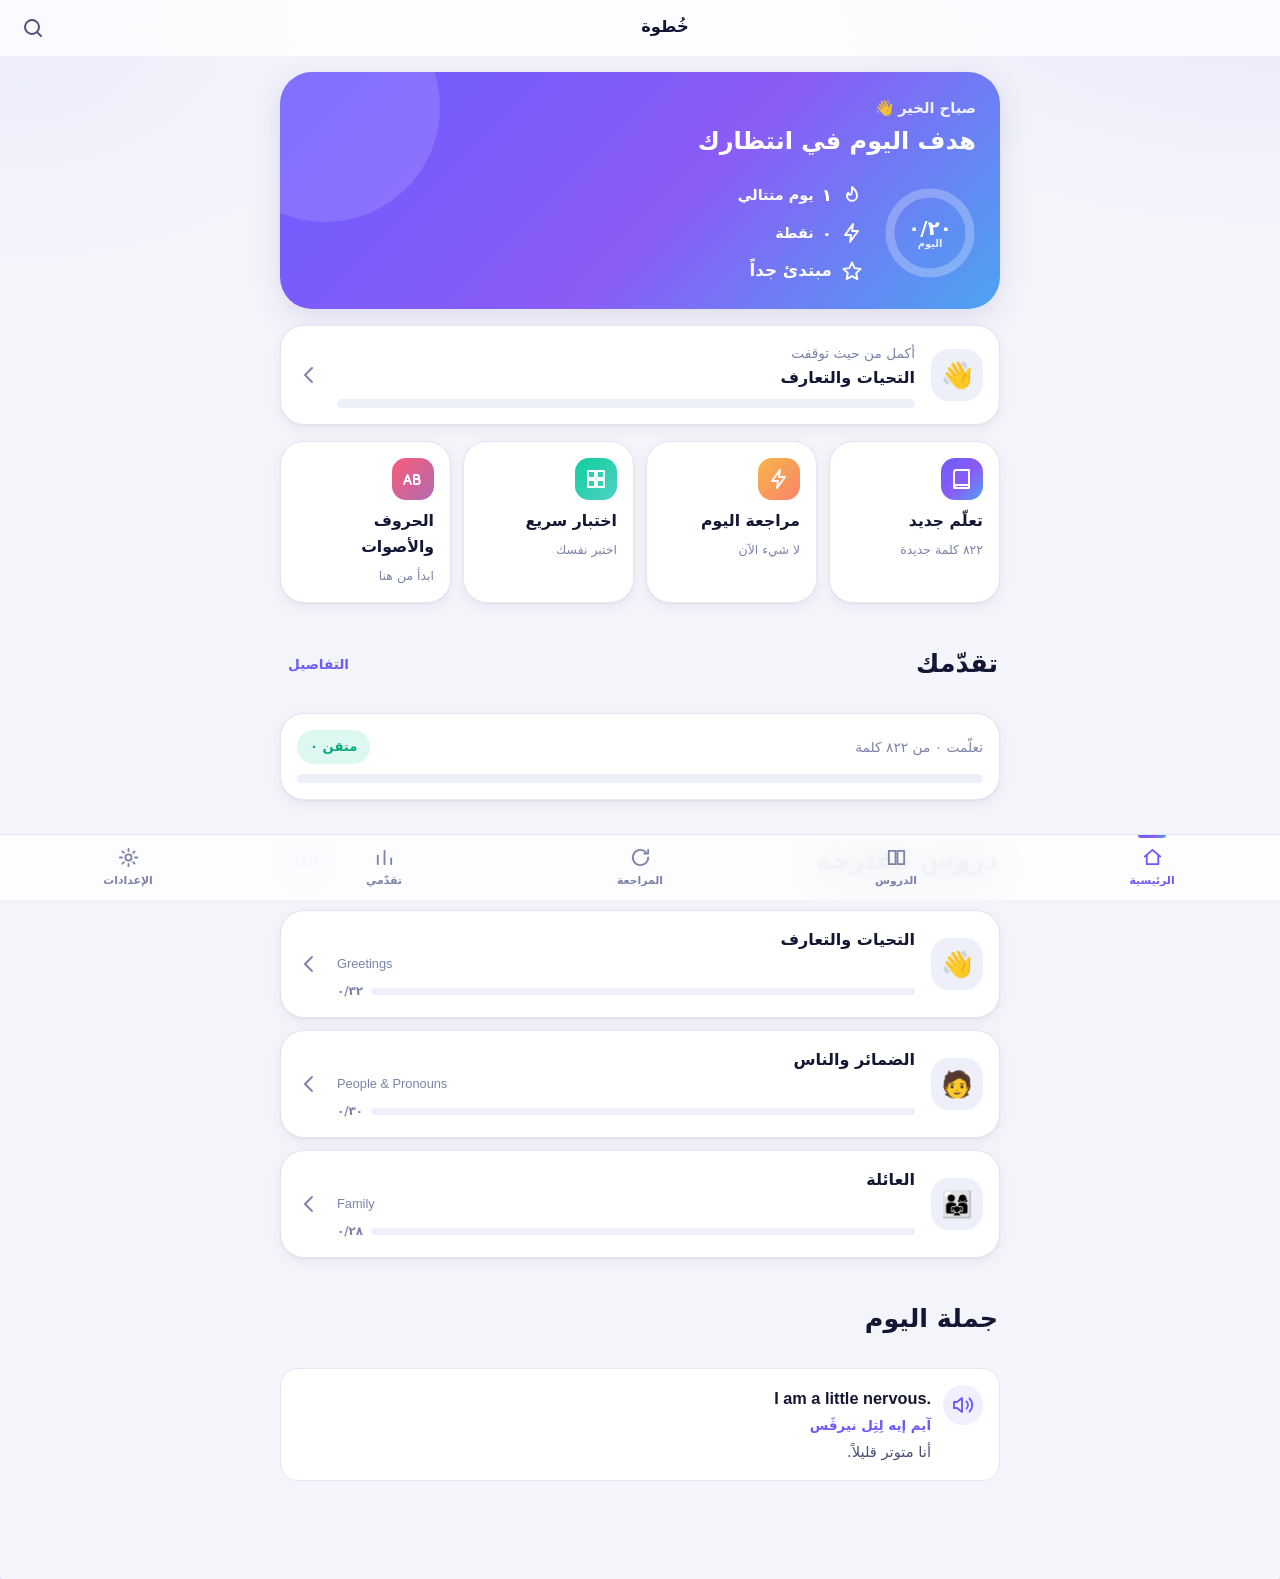
==== index.html @ 9fd88346 "خُطوة — English-from-zero PWA for Arabic speakers Static, no-build web app (GitHub Pages ready): - 2" ====
<!DOCTYPE html>
<html lang="ar" dir="rtl" data-theme="auto">
<head>
<meta charset="utf-8">
<meta name="viewport" content="width=device-width, initial-scale=1, viewport-fit=cover, maximum-scale=1, user-scalable=no">
<title>خُطوة — تعلّم الإنجليزية من الصفر</title>
<meta name="description" content="تطبيق تعلّم اللغة الإنجليزية للمبتدئين تماماً — مفردات وجمل بسيطة مع النطق والاختبارات.">
<meta name="theme-color" content="#0b1020" media="(prefers-color-scheme: dark)">
<meta name="theme-color" content="#f6f7fb" media="(prefers-color-scheme: light)">
<meta name="apple-mobile-web-app-capable" content="yes">
<meta name="mobile-web-app-capable" content="yes">
<meta name="apple-mobile-web-app-status-bar-style" content="black-translucent">
<meta name="apple-mobile-web-app-title" content="خُطوة">
<meta name="format-detection" content="telephone=no">
<link rel="manifest" href="./manifest.webmanifest">
<link rel="apple-touch-icon" href="./assets/icon-180.png">
<link rel="icon" href="./assets/icon.svg" type="image/svg+xml">
<link rel="stylesheet" href="./css/theme.css">
<link rel="stylesheet" href="./css/app.css">
</head>
<body>

<div id="boot" class="boot">
  <div class="boot__logo">خُطوة</div>
  <div class="boot__bar"><i></i></div>
  <div class="boot__hint">جارٍ التحميل…</div>
</div>

<header id="topbar" class="topbar" hidden>
  <button class="topbar__btn" id="btnBack" aria-label="رجوع" hidden>
    <svg viewBox="0 0 24 24" class="ico"><path d="M15 5l-7 7 7 7"/></svg>
  </button>
  <div class="topbar__title" id="topTitle">خُطوة</div>
  <button class="topbar__btn" id="btnSearch" aria-label="بحث">
    <svg viewBox="0 0 24 24" class="ico"><circle cx="11" cy="11" r="7"/><path d="M20 20l-3.2-3.2"/></svg>
  </button>
</header>

<main id="view" class="view" tabindex="-1"></main>

<nav id="tabbar" class="tabbar" hidden>
  <a class="tab" href="#/" data-tab="/">
    <svg viewBox="0 0 24 24" class="ico"><path d="M4 11l8-7 8 7"/><path d="M6 10v9h12v-9"/></svg>
    <span>الرئيسية</span>
  </a>
  <a class="tab" href="#/units" data-tab="/units">
    <svg viewBox="0 0 24 24" class="ico"><path d="M4 5h7v14H4z"/><path d="M13 5h7v14h-7z"/></svg>
    <span>الدروس</span>
  </a>
  <a class="tab tab--accent" href="#/review" data-tab="/review">
    <svg viewBox="0 0 24 24" class="ico"><path d="M20 12a8 8 0 1 1-2.3-5.6"/><path d="M20 4v4h-4"/></svg>
    <span>المراجعة</span>
    <b class="tab__badge" id="dueBadge" hidden>0</b>
  </a>
  <a class="tab" href="#/stats" data-tab="/stats">
    <svg viewBox="0 0 24 24" class="ico"><path d="M5 19V10"/><path d="M12 19V5"/><path d="M19 19v-6"/></svg>
    <span>تقدّمي</span>
  </a>
  <a class="tab" href="#/settings" data-tab="/settings">
    <svg viewBox="0 0 24 24" class="ico"><circle cx="12" cy="12" r="3.2"/><path d="M12 3v2.2M12 18.8V21M3 12h2.2M18.8 12H21M5.6 5.6l1.6 1.6M16.8 16.8l1.6 1.6M18.4 5.6l-1.6 1.6M7.2 16.8l-1.6 1.6"/></svg>
    <span>الإعدادات</span>
  </a>
</nav>

<div id="toast" class="toast" role="status" aria-live="polite"></div>
<div id="modalRoot"></div>

<script type="module" src="./app/main.js"></script>
<noscript><p style="padding:2rem;text-align:center">هذا التطبيق يحتاج إلى تفعيل الجافاسكربت.</p></noscript>
</body>
</html>
---- css/theme.css ----
/* ============================================================
   خُطوة — Design tokens & primitives
   Arabic-first, RTL, iPhone-safe, light/dark/auto.
   ============================================================ */

:root {
  color-scheme: light dark;

  /* -- brand ramp -- */
  --brand-1: #6c5cff;
  --brand-2: #8b5cf6;
  --brand-3: #22d3ee;
  --mint:    #10cf9b;
  --amber:   #f7b64b;
  --rose:    #fb5c76;

  --grad-brand: linear-gradient(135deg, var(--brand-1) 0%, var(--brand-2) 55%, var(--brand-3) 130%);
  --grad-mint:  linear-gradient(135deg, #10cf9b 0%, #4fd1c5 100%);
  --grad-amber: linear-gradient(135deg, #f7b64b 0%, #f9836a 100%);
  --grad-rose:  linear-gradient(135deg, #fb5c76 0%, #b06ab3 100%);

  /* -- geometry -- */
  --r-xs: 10px;
  --r-sm: 14px;
  --r-md: 18px;
  --r-lg: 24px;
  --r-xl: 32px;
  --r-pill: 999px;

  --sp-1: 4px;  --sp-2: 8px;  --sp-3: 12px; --sp-4: 16px;
  --sp-5: 20px; --sp-6: 24px; --sp-7: 32px; --sp-8: 44px;

  --tap: 48px;                       /* minimum touch target */
  --maxw: 720px;                     /* content column       */
  --topbar-h: 56px;
  --tabbar-h: 66px;
  --safe-t: env(safe-area-inset-top, 0px);
  --safe-b: env(safe-area-inset-bottom, 0px);

  --ease: cubic-bezier(.32, .72, 0, 1);
  --fast: 140ms var(--ease);
  --med:  260ms var(--ease);

  /* -- type -- */
  --font-ar: "SF Arabic", -apple-system, BlinkMacSystemFont, "Segoe UI",
             "Noto Naskh Arabic", "Dubai", "Tahoma", system-ui, sans-serif;
  --font-en: -apple-system, BlinkMacSystemFont, "SF Pro Display", "Segoe UI",
             Roboto, "Helvetica Neue", Arial, sans-serif;
  --fs-scale: 1;
}

/* -------- light -------- */
:root, [data-theme="light"] {
  --bg:        #f4f5fb;
  --bg-deep:   #eceef8;
  --surface:   #ffffff;
  --surface-2: #f7f8fd;
  --surface-3: #eef0f9;
  --line:      #e2e5f2;
  --line-2:    #d3d8ec;
  --ink:       #141733;
  --ink-2:     #4a5075;
  --ink-3:     #7c83a8;
  --on-brand:  #ffffff;
  --shadow-1: 0 1px 2px rgba(20, 23, 51, .05), 0 4px 14px rgba(20, 23, 51, .06);
  --shadow-2: 0 8px 30px rgba(56, 44, 140, .13);
  --shadow-pop: 0 18px 50px rgba(30, 25, 90, .22);
  --glass: rgba(255, 255, 255, .78);
  --tint: rgba(108, 92, 255, .10);
  --tint-2: rgba(108, 92, 255, .06);
}

/* -------- dark -------- */
[data-theme="dark"] {
  --bg:        #080b18;
  --bg-deep:   #05070f;
  --surface:   #121729;
  --surface-2: #171d33;
  --surface-3: #1e253f;
  --line:      #232a45;
  --line-2:    #303956;
  --ink:       #eef1ff;
  --ink-2:     #a7b0d6;
  --ink-3:     #7983ad;
  --on-brand:  #ffffff;
  --shadow-1: 0 1px 2px rgba(0, 0, 0, .4), 0 6px 18px rgba(0, 0, 0, .35);
  --shadow-2: 0 10px 34px rgba(0, 0, 0, .5);
  --shadow-pop: 0 22px 60px rgba(0, 0, 0, .6);
  --glass: rgba(16, 20, 38, .74);
  --tint: rgba(124, 110, 255, .18);
  --tint-2: rgba(124, 110, 255, .09);
}

@media (prefers-color-scheme: dark) {
  [data-theme="auto"] {
    --bg:        #080b18;
    --bg-deep:   #05070f;
    --surface:   #121729;
    --surface-2: #171d33;
    --surface-3: #1e253f;
    --line:      #232a45;
    --line-2:    #303956;
    --ink:       #eef1ff;
    --ink-2:     #a7b0d6;
    --ink-3:     #7983ad;
    --shadow-1: 0 1px 2px rgba(0, 0, 0, .4), 0 6px 18px rgba(0, 0, 0, .35);
    --shadow-2: 0 10px 34px rgba(0, 0, 0, .5);
    --shadow-pop: 0 22px 60px rgba(0, 0, 0, .6);
    --glass: rgba(16, 20, 38, .74);
    --tint: rgba(124, 110, 255, .18);
    --tint-2: rgba(124, 110, 255, .09);
  }
}

/* ============================ reset ============================ */
*, *::before, *::after { box-sizing: border-box; }
html, body { height: 100%; }
html { -webkit-text-size-adjust: 100%; }
body {
  margin: 0;
  font-family: var(--font-ar);
  font-size: calc(16px * var(--fs-scale));
  line-height: 1.65;
  color: var(--ink);
  background: var(--bg);
  background-image:
    radial-gradient(900px 500px at 100% -8%, var(--tint), transparent 60%),
    radial-gradient(700px 420px at 0% 4%, var(--tint-2), transparent 55%);
  background-attachment: fixed;
  -webkit-font-smoothing: antialiased;
  overscroll-behavior-y: none;
  -webkit-tap-highlight-color: transparent;
}
h1, h2, h3, h4, p, figure { margin: 0; }
button, input, select, textarea { font: inherit; color: inherit; }
button { background: none; border: 0; cursor: pointer; -webkit-appearance: none; }
a { color: inherit; text-decoration: none; }
ul, ol { margin: 0; padding: 0; list-style: none; }
img, svg { display: block; max-width: 100%; }
/* the [hidden] attribute must win over any display: rule below */
[hidden] { display: none !important; }
:focus { outline: none; }
:focus-visible { outline: 2.5px solid var(--brand-1); outline-offset: 2px; border-radius: 6px; }
::selection { background: var(--brand-1); color: #fff; }

/* stroke-icon default */
.ico {
  width: 24px; height: 24px; flex: none;
  fill: none; stroke: currentColor; stroke-width: 1.9;
  stroke-linecap: round; stroke-linejoin: round;
}
.ico--sm { width: 18px; height: 18px; }
.ico--lg { width: 30px; height: 30px; }

/* Latin text inside an RTL document */
.en, [lang="en"] {
  font-family: var(--font-en);
  direction: ltr;
  unicode-bidi: isolate;
  text-align: start;
}

/* ============================ scrollbars ============================ */
::-webkit-scrollbar { width: 8px; height: 8px; }
::-webkit-scrollbar-thumb { background: var(--line-2); border-radius: 99px; }
::-webkit-scrollbar-track { background: transparent; }

/* ============================ primitives ============================ */
.card {
  background: var(--surface);
  border: 1px solid var(--line);
  border-radius: var(--r-lg);
  box-shadow: var(--shadow-1);
}

.btn {
  display: inline-flex; align-items: center; justify-content: center; gap: var(--sp-2);
  min-height: var(--tap); padding: 0 var(--sp-5);
  border-radius: var(--r-pill);
  font-weight: 700; font-size: 1rem;
  background: var(--surface-3); color: var(--ink);
  border: 1px solid var(--line);
  transition: transform var(--fast), filter var(--fast), background var(--fast);
  user-select: none;
}
.btn:active { transform: scale(.965); }
.btn[disabled] { opacity: .45; pointer-events: none; }
.btn--primary { background: var(--grad-brand); color: var(--on-brand); border-color: transparent; box-shadow: var(--shadow-2); }
.btn--mint  { background: var(--grad-mint);  color: #04231b; border-color: transparent; }
.btn--rose  { background: var(--grad-rose);  color: #fff;    border-color: transparent; }
.btn--ghost { background: transparent; border-color: var(--line-2); }
.btn--quiet { background: transparent; border-color: transparent; color: var(--ink-2); }
.btn--block { display: flex; width: 100%; }
.btn--lg { min-height: 58px; font-size: 1.08rem; }
.btn--sm { min-height: 38px; padding: 0 var(--sp-4); font-size: .9rem; border-radius: var(--r-pill); }
.btn--icon { width: var(--tap); min-height: var(--tap); padding: 0; border-radius: var(--r-md); }

.chip {
  display: inline-flex; align-items: center; gap: 6px;
  padding: 5px 12px; border-radius: var(--r-pill);
  background: var(--surface-3); border: 1px solid var(--line);
  font-size: .82rem; font-weight: 700; color: var(--ink-2);
}
.chip--brand { background: var(--tint); border-color: transparent; color: var(--brand-1); }
.chip--mint  { background: rgba(16,207,155,.14); border-color: transparent; color: #0aa87d; }
.chip--amber { background: rgba(247,182,75,.16); border-color: transparent; color: #c98718; }
.chip--rose  { background: rgba(251,92,118,.14); border-color: transparent; color: var(--rose); }

.input, .select, .textarea {
  width: 100%; min-height: var(--tap);
  padding: 12px 14px;
  background: var(--surface-2);
  border: 1.5px solid var(--line);
  border-radius: var(--r-sm);
  transition: border-color var(--fast), background var(--fast);
}
.input:focus, .select:focus, .textarea:focus { border-color: var(--brand-1); background: var(--surface); }
.textarea { min-height: 120px; resize: vertical; line-height: 1.6; }
.label { display: block; font-size: .84rem; font-weight: 700; color: var(--ink-2); margin: 0 0 6px 2px; }

.switch { position: relative; width: 52px; height: 31px; flex: none; }
.switch input { position: absolute; opacity: 0; width: 100%; height: 100%; margin: 0; z-index: 2; }
.switch i {
  position: absolute; inset: 0; border-radius: 99px;
  background: var(--line-2); transition: background var(--med);
}
.switch i::after {
  content: ""; position: absolute; top: 2.5px; inset-inline-start: 2.5px;
  width: 26px; height: 26px; border-radius: 99px; background: #fff;
  box-shadow: 0 2px 6px rgba(0,0,0,.28); transition: transform var(--med);
}
.switch input:checked + i { background: var(--mint); }
.switch input:checked + i::after { transform: translateX(calc(21px * var(--dir, -1))); }
[dir="rtl"] .switch { --dir: -1; }
[dir="ltr"] .switch { --dir: 1; }

.divider { height: 1px; background: var(--line); border: 0; margin: var(--sp-5) 0; }

/* progress */
.bar { height: 9px; border-radius: 99px; background: var(--surface-3); overflow: hidden; }
.bar > i { display: block; height: 100%; border-radius: 99px; background: var(--grad-brand); transition: width 500ms var(--ease); }
.bar--mint > i { background: var(--grad-mint); }

/* ============================ motion ============================ */
@keyframes pop-in   { from { opacity: 0; transform: translateY(10px) scale(.985); } to { opacity: 1; transform: none; } }
@keyframes fade-in  { from { opacity: 0 } to { opacity: 1 } }
@keyframes rise     { from { opacity: 0; transform: translateY(22px) } to { opacity: 1; transform: none } }
@keyframes shake    { 10%,90%{transform:translateX(-2px)} 20%,80%{transform:translateX(4px)} 30%,50%,70%{transform:translateX(-7px)} 40%,60%{transform:translateX(7px)} }
@keyframes pulse-ring { 0%{transform:scale(.85);opacity:.75} 70%{transform:scale(1.35);opacity:0} 100%{opacity:0} }
@keyframes sheen { to { background-position: 200% 0; } }

@media (prefers-reduced-motion: reduce) {
  *, *::before, *::after { animation-duration: .01ms !important; transition-duration: .01ms !important; }
}
---- css/app.css ----
/* ============================================================
   خُطوة — app layout & components
   ============================================================ */

/* ---------------- boot splash ---------------- */
.boot {
  position: fixed; inset: 0; z-index: 90;
  display: grid; place-content: center; justify-items: center; gap: 18px;
  background: var(--bg);
  transition: opacity 400ms var(--ease), visibility 400ms;
}
.boot.is-gone { opacity: 0; visibility: hidden; }
.boot__logo {
  font-size: 2.6rem; font-weight: 800; letter-spacing: -.02em;
  background: var(--grad-brand); -webkit-background-clip: text; background-clip: text; color: transparent;
}
.boot__bar { width: 160px; height: 5px; border-radius: 99px; background: var(--surface-3); overflow: hidden; }
.boot__bar i {
  display: block; height: 100%; width: 40%; border-radius: 99px; background: var(--grad-brand);
  animation: bootslide 1.1s var(--ease) infinite;
}
@keyframes bootslide { 0%{transform:translateX(-120%)} 100%{transform:translateX(320%)} }
.boot__hint { color: var(--ink-3); font-size: .88rem; }

/* ---------------- top bar ---------------- */
.topbar {
  position: fixed; inset-inline: 0; top: 0; z-index: 40;
  height: calc(var(--topbar-h) + var(--safe-t));
  padding: var(--safe-t) max(var(--sp-3), env(safe-area-inset-right)) 0 max(var(--sp-3), env(safe-area-inset-left));
  display: flex; align-items: center; gap: var(--sp-2);
  background: var(--glass);
  -webkit-backdrop-filter: saturate(180%) blur(20px);
  backdrop-filter: saturate(180%) blur(20px);
  border-bottom: 1px solid transparent;
  transition: border-color var(--med), background var(--med);
}
.topbar.is-stuck { border-bottom-color: var(--line); }
.topbar__title {
  flex: 1; min-width: 0; text-align: center;
  font-weight: 800; font-size: 1.02rem;
  white-space: nowrap; overflow: hidden; text-overflow: ellipsis;
}
.topbar__btn {
  width: 42px; height: 42px; flex: none; border-radius: var(--r-sm);
  display: grid; place-items: center; color: var(--ink-2);
  transition: background var(--fast), transform var(--fast);
}
.topbar__btn:active { background: var(--surface-3); transform: scale(.92); }
[dir="rtl"] #btnBack .ico { transform: scaleX(-1); }

/* ---------------- view / layout ---------------- */
.view {
  min-height: 100svh;
  padding: calc(var(--topbar-h) + var(--safe-t) + var(--sp-4)) max(var(--sp-4), env(safe-area-inset-right))
           calc(var(--tabbar-h) + var(--safe-b) + var(--sp-7)) max(var(--sp-4), env(safe-area-inset-left));
}
.view.is-plain { padding-top: calc(var(--safe-t) + var(--sp-3)); padding-bottom: calc(var(--safe-b) + var(--sp-4)); }
.wrap { max-width: var(--maxw); margin: 0 auto; }
.stack { display: grid; gap: var(--sp-4); }
.stack--sm { gap: var(--sp-2); }
.row { display: flex; align-items: center; gap: var(--sp-3); }
.row--between { justify-content: space-between; }
.grow { flex: 1; min-width: 0; }
.center { text-align: center; }
.muted { color: var(--ink-3); }
.small { font-size: .86rem; }
.anim { animation: rise 420ms var(--ease) both; }
.anim-2 { animation: rise 460ms var(--ease) 60ms both; }
.anim-3 { animation: rise 500ms var(--ease) 120ms both; }

.section-title {
  display: flex; align-items: center; justify-content: space-between; gap: var(--sp-3);
  margin: var(--sp-6) 2px var(--sp-3);
  font-size: 1.06rem; font-weight: 800;
}
.section-title .link { font-size: .85rem; font-weight: 700; color: var(--brand-1); }

/* ---------------- tab bar ---------------- */
.tabbar {
  position: fixed; inset-inline: 0; bottom: 0; z-index: 40;
  height: calc(var(--tabbar-h) + var(--safe-b));
  padding-bottom: var(--safe-b);
  display: grid; grid-auto-flow: column; grid-auto-columns: 1fr;
  background: var(--glass);
  -webkit-backdrop-filter: saturate(180%) blur(22px);
  backdrop-filter: saturate(180%) blur(22px);
  border-top: 1px solid var(--line);
}
.tab {
  position: relative;
  display: flex; flex-direction: column; align-items: center; justify-content: center; gap: 3px;
  color: var(--ink-3); font-size: .68rem; font-weight: 700;
  transition: color var(--fast), transform var(--fast);
}
.tab .ico { width: 23px; height: 23px; }
.tab:active { transform: scale(.9); }
.tab.is-active { color: var(--brand-1); }
.tab.is-active::before {
  content: ""; position: absolute; top: 0; width: 28px; height: 3px;
  border-radius: 0 0 4px 4px; background: var(--grad-brand);
}
.tab__badge {
  position: absolute; top: 6px; inset-inline-end: calc(50% - 22px);
  min-width: 19px; height: 19px; padding: 0 5px;
  display: grid; place-items: center; border-radius: 99px;
  background: var(--rose); color: #fff; font-size: .66rem; font-weight: 800;
  box-shadow: 0 0 0 2px var(--bg);
}

/* ---------------- hero / home ---------------- */
.hero {
  position: relative; overflow: hidden;
  padding: var(--sp-6); border-radius: var(--r-xl);
  background: var(--grad-brand); color: #fff;
  box-shadow: var(--shadow-2);
}
.hero::after {
  content: ""; position: absolute; inset-inline-end: -70px; top: -80px;
  width: 230px; height: 230px; border-radius: 50%;
  background: rgba(255, 255, 255, .13);
}
.hero__greet { font-size: .92rem; opacity: .9; font-weight: 600; }
.hero__title { font-size: 1.5rem; font-weight: 800; margin-top: 2px; }
.hero__row { display: flex; align-items: center; gap: var(--sp-5); margin-top: var(--sp-5); position: relative; }

.ring { position: relative; width: 92px; height: 92px; flex: none; }
.ring svg { width: 100%; height: 100%; transform: rotate(-90deg); }
.ring circle { fill: none; stroke-width: 9; stroke-linecap: round; }
.ring .ring__bg { stroke: rgba(255, 255, 255, .25); }
.ring .ring__fg { stroke: #fff; transition: stroke-dashoffset 800ms var(--ease); }
.ring__num {
  position: absolute; inset: 0; display: grid; place-content: center; text-align: center;
  font-weight: 800; line-height: 1.1;
}
.ring__num b { font-size: 1.25rem; display: block; }
.ring__num span { font-size: .62rem; opacity: .85; }

.hero__stats { display: grid; gap: 10px; flex: 1; }
.hero__stat { display: flex; align-items: center; gap: 8px; font-size: .9rem; font-weight: 600; }
.hero__stat b { font-size: 1.05rem; }

/* quick action grid */
.qgrid { display: grid; grid-template-columns: repeat(2, 1fr); gap: var(--sp-3); }
.qcard {
  position: relative; overflow: hidden;
  display: flex; flex-direction: column; gap: 6px;
  padding: var(--sp-4); border-radius: var(--r-lg);
  background: var(--surface); border: 1px solid var(--line);
  box-shadow: var(--shadow-1);
  transition: transform var(--fast), box-shadow var(--med);
  text-align: start;
}
.qcard:active { transform: scale(.975); }
.qcard__ico {
  width: 42px; height: 42px; border-radius: var(--r-sm);
  display: grid; place-items: center; color: #fff; margin-bottom: 2px;
}
.qcard__t { font-weight: 800; font-size: .98rem; }
.qcard__s { font-size: .78rem; color: var(--ink-3); }
.bg-brand { background: var(--grad-brand); }
.bg-mint  { background: var(--grad-mint); }
.bg-amber { background: var(--grad-amber); }
.bg-rose  { background: var(--grad-rose); }

/* ---------------- unit list ---------------- */
.unitgrid { display: grid; gap: var(--sp-3); }
.unit {
  display: flex; align-items: center; gap: var(--sp-4);
  padding: var(--sp-4); border-radius: var(--r-lg);
  background: var(--surface); border: 1px solid var(--line); box-shadow: var(--shadow-1);
  transition: transform var(--fast), border-color var(--fast);
}
.unit:active { transform: scale(.985); }
.unit__ico {
  width: 52px; height: 52px; flex: none; border-radius: var(--r-md);
  display: grid; place-items: center; font-size: 1.6rem;
  background: var(--surface-3);
}
.unit__body { flex: 1; min-width: 0; }
.unit__title { font-weight: 800; font-size: 1rem; }
.unit__sub { font-size: .8rem; color: var(--ink-3); margin-bottom: 7px; }
.unit__meta { display: flex; align-items: center; gap: 8px; font-size: .74rem; color: var(--ink-3); font-weight: 700; }
.unit .bar { flex: 1; height: 7px; }
.unit__go { color: var(--ink-3); }
[dir="rtl"] .unit__go .ico { transform: scaleX(-1); }

.unit.is-done { border-color: rgba(16, 207, 155, .5); }
.unit.is-locked { opacity: .55; }

/* level heading */
.level-head {
  display: flex; align-items: center; gap: var(--sp-3);
  margin: var(--sp-6) 2px var(--sp-3);
}
.level-head b { font-size: 1.02rem; font-weight: 800; }
.level-head span { flex: 1; height: 1px; background: var(--line); }

/* ---------------- word list ---------------- */
.wordlist { display: grid; gap: 8px; }
.wordrow {
  display: flex; align-items: center; gap: var(--sp-3);
  padding: 12px var(--sp-4); border-radius: var(--r-md);
  background: var(--surface); border: 1px solid var(--line);
  transition: transform var(--fast);
}
.wordrow:active { transform: scale(.99); }
.wordrow__main { flex: 1; min-width: 0; }
/* Latin text inside an RTL row still starts at the row's start edge,
   so the eye finds English and Arabic in the same column. */
.wordrow__en { font-family: var(--font-en); direction: ltr; text-align: right; font-weight: 700; font-size: 1.02rem; }
.wordrow__tr { font-size: .82rem; color: var(--brand-1); font-weight: 700; }
.wordrow__ar { font-size: .95rem; color: var(--ink-2); }
.wordrow__play {
  width: 40px; height: 40px; flex: none; border-radius: 50%;
  display: grid; place-items: center; color: var(--brand-1); background: var(--tint);
  transition: transform var(--fast);
}
.wordrow__play:active { transform: scale(.88); }
.wordrow__play.is-speaking { animation: pulse 900ms infinite; }
@keyframes pulse { 50% { box-shadow: 0 0 0 8px var(--tint); } }
.dot-state { width: 8px; height: 8px; border-radius: 50%; flex: none; background: var(--line-2); }
.dot-state.s1 { background: var(--amber); }
.dot-state.s2 { background: var(--brand-3); }
.dot-state.s3 { background: var(--mint); }

/* ---------------- flashcard (learn) ---------------- */
.learn-top { display: flex; align-items: center; gap: var(--sp-3); margin-bottom: var(--sp-4); }
.learn-top .bar { flex: 1; }
.learn-top__x { color: var(--ink-3); }

.fcard {
  position: relative;
  min-height: 58svh;
  display: flex; flex-direction: column; align-items: center; justify-content: center; gap: var(--sp-4);
  padding: var(--sp-7) var(--sp-5);
  border-radius: var(--r-xl);
  background: var(--surface); border: 1px solid var(--line);
  box-shadow: var(--shadow-2);
  text-align: center;
  animation: pop-in 320ms var(--ease) both;
}
.fcard__emoji { font-size: 3.4rem; line-height: 1; }
.fcard__en {
  font-family: var(--font-en); direction: ltr;
  font-size: clamp(2.1rem, 11vw, 3.1rem); font-weight: 800; letter-spacing: -.02em; line-height: 1.1;
}
.fcard__tr {
  font-size: 1.3rem; font-weight: 700; color: var(--brand-1);
  background: var(--tint); padding: 4px 16px; border-radius: var(--r-pill);
}
.fcard__ar { font-size: 1.5rem; font-weight: 700; color: var(--ink); }
.fcard__pos { font-size: .78rem; color: var(--ink-3); font-weight: 700; }
.fcard__ex {
  width: 100%; margin-top: var(--sp-2); padding: var(--sp-4);
  border-radius: var(--r-md); background: var(--surface-2); border: 1px dashed var(--line-2);
  display: grid; gap: 4px;
}
.fcard__ex .en { font-weight: 700; font-size: 1.02rem; }
.fcard__ex .ar { font-size: .92rem; color: var(--ink-2); }
.fcard__speak {
  width: 62px; height: 62px; border-radius: 50%;
  display: grid; place-items: center;
  background: var(--grad-brand); color: #fff; box-shadow: var(--shadow-2);
  transition: transform var(--fast);
}
.fcard__speak:active { transform: scale(.9); }
.reveal-hint { color: var(--ink-3); font-size: .85rem; }

.learn-actions { display: grid; grid-template-columns: 1fr 1fr; gap: var(--sp-3); margin-top: var(--sp-4); }

/* ---------------- quiz ---------------- */
.quiz-head { display: flex; align-items: center; gap: var(--sp-3); margin-bottom: var(--sp-5); }
.quiz-head .bar { flex: 1; }
.quiz-lives { display: flex; gap: 3px; color: var(--rose); }

.q-prompt {
  padding: var(--sp-6) var(--sp-4); border-radius: var(--r-xl);
  background: var(--surface); border: 1px solid var(--line); box-shadow: var(--shadow-1);
  text-align: center; display: grid; gap: var(--sp-3); justify-items: center;
  animation: pop-in 280ms var(--ease) both;
}
.q-kicker { font-size: .82rem; color: var(--ink-3); font-weight: 700; }
.q-word { font-family: var(--font-en); direction: ltr; font-size: 2.3rem; font-weight: 800; letter-spacing: -.02em; }
.q-word-ar { font-size: 2rem; font-weight: 800; }
.q-tr { font-size: 1rem; color: var(--brand-1); font-weight: 700; }

.opts { display: grid; gap: var(--sp-3); margin-top: var(--sp-5); }
.opt {
  display: flex; align-items: center; gap: var(--sp-3);
  min-height: 60px; padding: var(--sp-3) var(--sp-4);
  border-radius: var(--r-md);
  background: var(--surface); border: 2px solid var(--line);
  font-weight: 700; font-size: 1.05rem; text-align: start;
  transition: transform var(--fast), border-color var(--fast), background var(--fast);
}
.opt:active { transform: scale(.985); }
.opt__key {
  width: 30px; height: 30px; flex: none; border-radius: 8px;
  display: grid; place-items: center; background: var(--surface-3);
  font-size: .82rem; color: var(--ink-3); font-weight: 800;
}
.opt.is-right { border-color: var(--mint); background: rgba(16, 207, 155, .12); }
.opt.is-wrong { border-color: var(--rose); background: rgba(251, 92, 118, .1); animation: shake 400ms; }
.opt.is-dim { opacity: .45; }

/* spelling */
.spell-input {
  width: 100%; text-align: center; font-family: var(--font-en); direction: ltr;
  font-size: 1.9rem; font-weight: 800; letter-spacing: .04em;
  padding: var(--sp-4); border-radius: var(--r-md);
  background: var(--surface); border: 2.5px solid var(--line);
}
.spell-input:focus { border-color: var(--brand-1); }
.spell-input.is-right { border-color: var(--mint); }
.spell-input.is-wrong { border-color: var(--rose); animation: shake 400ms; }
.spell-slots { display: flex; justify-content: center; gap: 7px; flex-wrap: wrap; direction: ltr; }
.slot {
  width: 42px; height: 52px; border-radius: 12px;
  display: grid; place-items: center;
  background: var(--surface-2); border: 2px dashed var(--line-2);
  font-family: var(--font-en); font-size: 1.5rem; font-weight: 800;
}
.slot.is-filled { border-style: solid; border-color: var(--brand-1); background: var(--surface); }
.slot.is-space { border: 0; background: transparent; width: 16px; }
.tiles { display: flex; flex-wrap: wrap; justify-content: center; gap: 8px; direction: ltr; margin-top: var(--sp-5); }
.tile {
  min-width: 46px; height: 52px; padding: 0 10px; border-radius: 12px;
  display: grid; place-items: center;
  background: var(--surface); border: 2px solid var(--line); box-shadow: var(--shadow-1);
  font-family: var(--font-en); font-size: 1.35rem; font-weight: 800;
  transition: transform var(--fast), opacity var(--fast);
}
.tile:active { transform: scale(.9); }
.tile.is-used { opacity: .25; pointer-events: none; }
.tile--word { font-size: 1.05rem; min-width: auto; height: 46px; }

/* feedback sheet */
.fbar {
  position: fixed; inset-inline: 0; bottom: 0; z-index: 45;
  padding: var(--sp-4) var(--sp-4) calc(var(--sp-4) + var(--safe-b));
  border-radius: var(--r-xl) var(--r-xl) 0 0;
  animation: rise 280ms var(--ease) both;
  box-shadow: 0 -10px 40px rgba(0, 0, 0, .18);
}
.fbar--ok { background: rgba(16, 207, 155, .96); color: #052e23; }
.fbar--no { background: rgba(251, 92, 118, .96); color: #3b0713; }
[data-theme="dark"] .fbar--ok { color: #04231b; }
.fbar__t { font-weight: 800; font-size: 1.05rem; display: flex; align-items: center; gap: 8px; }
.fbar__d { font-size: .95rem; opacity: .92; margin-top: 2px; }
.fbar .btn { background: rgba(255, 255, 255, .92); color: #12163a; border: 0; margin-top: var(--sp-3); }

/* result */
.result { display: grid; justify-items: center; gap: var(--sp-4); padding-top: var(--sp-7); text-align: center; }
.result__emoji { font-size: 4.4rem; animation: pop-in 500ms var(--ease) both; }
.result__score { font-size: 3rem; font-weight: 800; background: var(--grad-brand); -webkit-background-clip: text; background-clip: text; color: transparent; }
.result__grid { display: grid; grid-template-columns: repeat(3, 1fr); gap: var(--sp-3); width: 100%; margin-top: var(--sp-2); }
.mini {
  padding: var(--sp-3); border-radius: var(--r-md); background: var(--surface); border: 1px solid var(--line);
  text-align: center;
}
.mini b { display: block; font-size: 1.3rem; font-weight: 800; }
.mini span { font-size: .74rem; color: var(--ink-3); }

/* ---------------- alphabet ---------------- */
.abc-grid { display: grid; grid-template-columns: repeat(auto-fill, minmax(88px, 1fr)); gap: var(--sp-3); }
.abc {
  padding: var(--sp-3); border-radius: var(--r-md); text-align: center;
  background: var(--surface); border: 1px solid var(--line); box-shadow: var(--shadow-1);
  transition: transform var(--fast);
}
.abc:active { transform: scale(.94); }
.abc__l { font-family: var(--font-en); font-size: 1.7rem; font-weight: 800; direction: ltr; }
.abc__n { font-size: .8rem; color: var(--brand-1); font-weight: 700; }
.abc__s { font-size: .72rem; color: var(--ink-3); }

/* ---------------- phrases / sentence cards ---------------- */
.sent {
  padding: var(--sp-4); border-radius: var(--r-md);
  background: var(--surface); border: 1px solid var(--line);
  display: flex; gap: var(--sp-3); align-items: flex-start;
}
.sent__body { flex: 1; min-width: 0; display: grid; gap: 3px; }
.sent__en { font-family: var(--font-en); direction: ltr; text-align: right; font-weight: 700; font-size: 1.02rem; }
.sent__tr { font-size: .84rem; color: var(--brand-1); font-weight: 700; }
.sent__ar { font-size: .92rem; color: var(--ink-2); }

/* ---------------- stats ---------------- */
.statgrid { display: grid; grid-template-columns: repeat(2, 1fr); gap: var(--sp-3); }
.statbox { padding: var(--sp-4); border-radius: var(--r-lg); background: var(--surface); border: 1px solid var(--line); box-shadow: var(--shadow-1); }
.statbox b { display: block; font-size: 1.9rem; font-weight: 800; line-height: 1.2; }
.statbox span { font-size: .82rem; color: var(--ink-3); }
.heat { display: grid; grid-template-columns: repeat(7, 1fr); gap: 6px; direction: rtl; }
.heat i { aspect-ratio: 1; border-radius: 6px; background: var(--surface-3); }
.heat i.h1 { background: rgba(108, 92, 255, .3); }
.heat i.h2 { background: rgba(108, 92, 255, .55); }
.heat i.h3 { background: rgba(108, 92, 255, .8); }
.heat i.h4 { background: var(--brand-1); }

/* ---------------- settings ---------------- */
.setgroup { border-radius: var(--r-lg); background: var(--surface); border: 1px solid var(--line); overflow: hidden; box-shadow: var(--shadow-1); }
.setrow {
  display: flex; align-items: center; gap: var(--sp-3);
  min-height: 58px; padding: var(--sp-3) var(--sp-4);
  border-bottom: 1px solid var(--line);
}
.setrow:last-child { border-bottom: 0; }
.setrow__t { flex: 1; min-width: 0; font-weight: 700; }
.setrow__t small { display: block; font-weight: 500; font-size: .78rem; color: var(--ink-3); }
.seg { display: flex; gap: 4px; padding: 4px; background: var(--surface-3); border-radius: var(--r-pill); }
.seg button { padding: 7px 14px; border-radius: var(--r-pill); font-size: .84rem; font-weight: 700; color: var(--ink-3); transition: all var(--fast); }
.seg button.is-on { background: var(--surface); color: var(--ink); box-shadow: var(--shadow-1); }

/* ---------------- search ---------------- */
.searchbar { display: flex; align-items: center; gap: var(--sp-2); padding: 0 var(--sp-4); background: var(--surface); border: 1.5px solid var(--line); border-radius: var(--r-pill); }
.searchbar input { flex: 1; border: 0; background: none; min-height: var(--tap); }
.searchbar .ico { color: var(--ink-3); }

/* ---------------- empty state ---------------- */
.empty { display: grid; justify-items: center; gap: var(--sp-3); padding: var(--sp-8) var(--sp-4); text-align: center; color: var(--ink-3); }
.empty__e { font-size: 3rem; }

/* ---------------- toast ---------------- */
.toast {
  position: fixed; z-index: 80; left: 50%; transform: translate(-50%, 20px);
  bottom: calc(var(--tabbar-h) + var(--safe-b) + 14px);
  max-width: min(90vw, 420px);
  padding: 12px 18px; border-radius: var(--r-pill);
  background: #12163a; color: #fff; font-weight: 700; font-size: .9rem;
  box-shadow: var(--shadow-pop);
  opacity: 0; pointer-events: none; transition: opacity var(--med), transform var(--med);
}
.toast.is-on { opacity: 1; transform: translate(-50%, 0); }
.toast.is-err { background: var(--rose); }
.toast.is-ok { background: #0aa87d; }

/* ---------------- modal / sheet ---------------- */
.sheet-back {
  position: fixed; inset: 0; z-index: 70;
  background: rgba(6, 8, 20, .55); -webkit-backdrop-filter: blur(3px); backdrop-filter: blur(3px);
  animation: fade-in 200ms both;
  display: flex; align-items: flex-end; justify-content: center;
}
.sheet {
  width: 100%; max-width: var(--maxw);
  max-height: 88svh; overflow-y: auto; -webkit-overflow-scrolling: touch;
  padding: var(--sp-5) var(--sp-5) calc(var(--sp-6) + var(--safe-b));
  background: var(--bg); border-radius: var(--r-xl) var(--r-xl) 0 0;
  animation: rise 300ms var(--ease) both;
}
.sheet__grip { width: 40px; height: 4px; border-radius: 99px; background: var(--line-2); margin: 0 auto var(--sp-4); }
.sheet__title { font-size: 1.15rem; font-weight: 800; margin-bottom: var(--sp-4); }

/* ---------------- admin ---------------- */
.admin-badge {
  display: inline-flex; align-items: center; gap: 6px;
  padding: 4px 10px; border-radius: var(--r-pill);
  background: rgba(251, 92, 118, .14); color: var(--rose);
  font-size: .74rem; font-weight: 800;
}
.adm-tabs { display: flex; gap: 6px; overflow-x: auto; padding-bottom: 4px; margin-bottom: var(--sp-4); }
.adm-tabs button {
  white-space: nowrap; padding: 9px 15px; border-radius: var(--r-pill);
  background: var(--surface); border: 1px solid var(--line);
  font-size: .87rem; font-weight: 700; color: var(--ink-2);
}
.adm-tabs button.is-on { background: var(--ink); color: var(--bg); border-color: transparent; }
.adm-item {
  display: flex; align-items: center; gap: var(--sp-3);
  padding: 10px var(--sp-3); border-radius: var(--r-sm);
  background: var(--surface); border: 1px solid var(--line);
}
.adm-item__t { flex: 1; min-width: 0; }
.adm-item__t b { font-family: var(--font-en); direction: ltr; display: block; }
.adm-item__t span { font-size: .84rem; color: var(--ink-3); }
.icon-btn { width: 38px; height: 38px; border-radius: 10px; display: grid; place-items: center; color: var(--ink-3); background: var(--surface-3); }
.icon-btn:active { transform: scale(.9); }
.icon-btn--danger { color: var(--rose); }
.dirty-dot { width: 9px; height: 9px; border-radius: 50%; background: var(--amber); flex: none; }
.mono { font-family: ui-monospace, SFMono-Regular, Menlo, Consolas, monospace; font-size: .82rem; direction: ltr; text-align: left; }
.code-box { padding: var(--sp-3); border-radius: var(--r-sm); background: var(--surface-3); border: 1px solid var(--line); overflow-x: auto; white-space: pre; }

.pub-bar {
  position: sticky; bottom: calc(var(--safe-b) + 8px); z-index: 5;
  margin-top: var(--sp-5);
}

/* ---------------- utilities ---------------- */
.hide { display: none !important; }
.tap-lock { pointer-events: none; }
.nowrap { white-space: nowrap; }
.trunc { overflow: hidden; text-overflow: ellipsis; white-space: nowrap; }
.pb-safe { padding-bottom: calc(var(--safe-b) + var(--sp-4)); }

@media (min-width: 560px) {
  .qgrid { grid-template-columns: repeat(4, 1fr); }
  .statgrid { grid-template-columns: repeat(4, 1fr); }
}
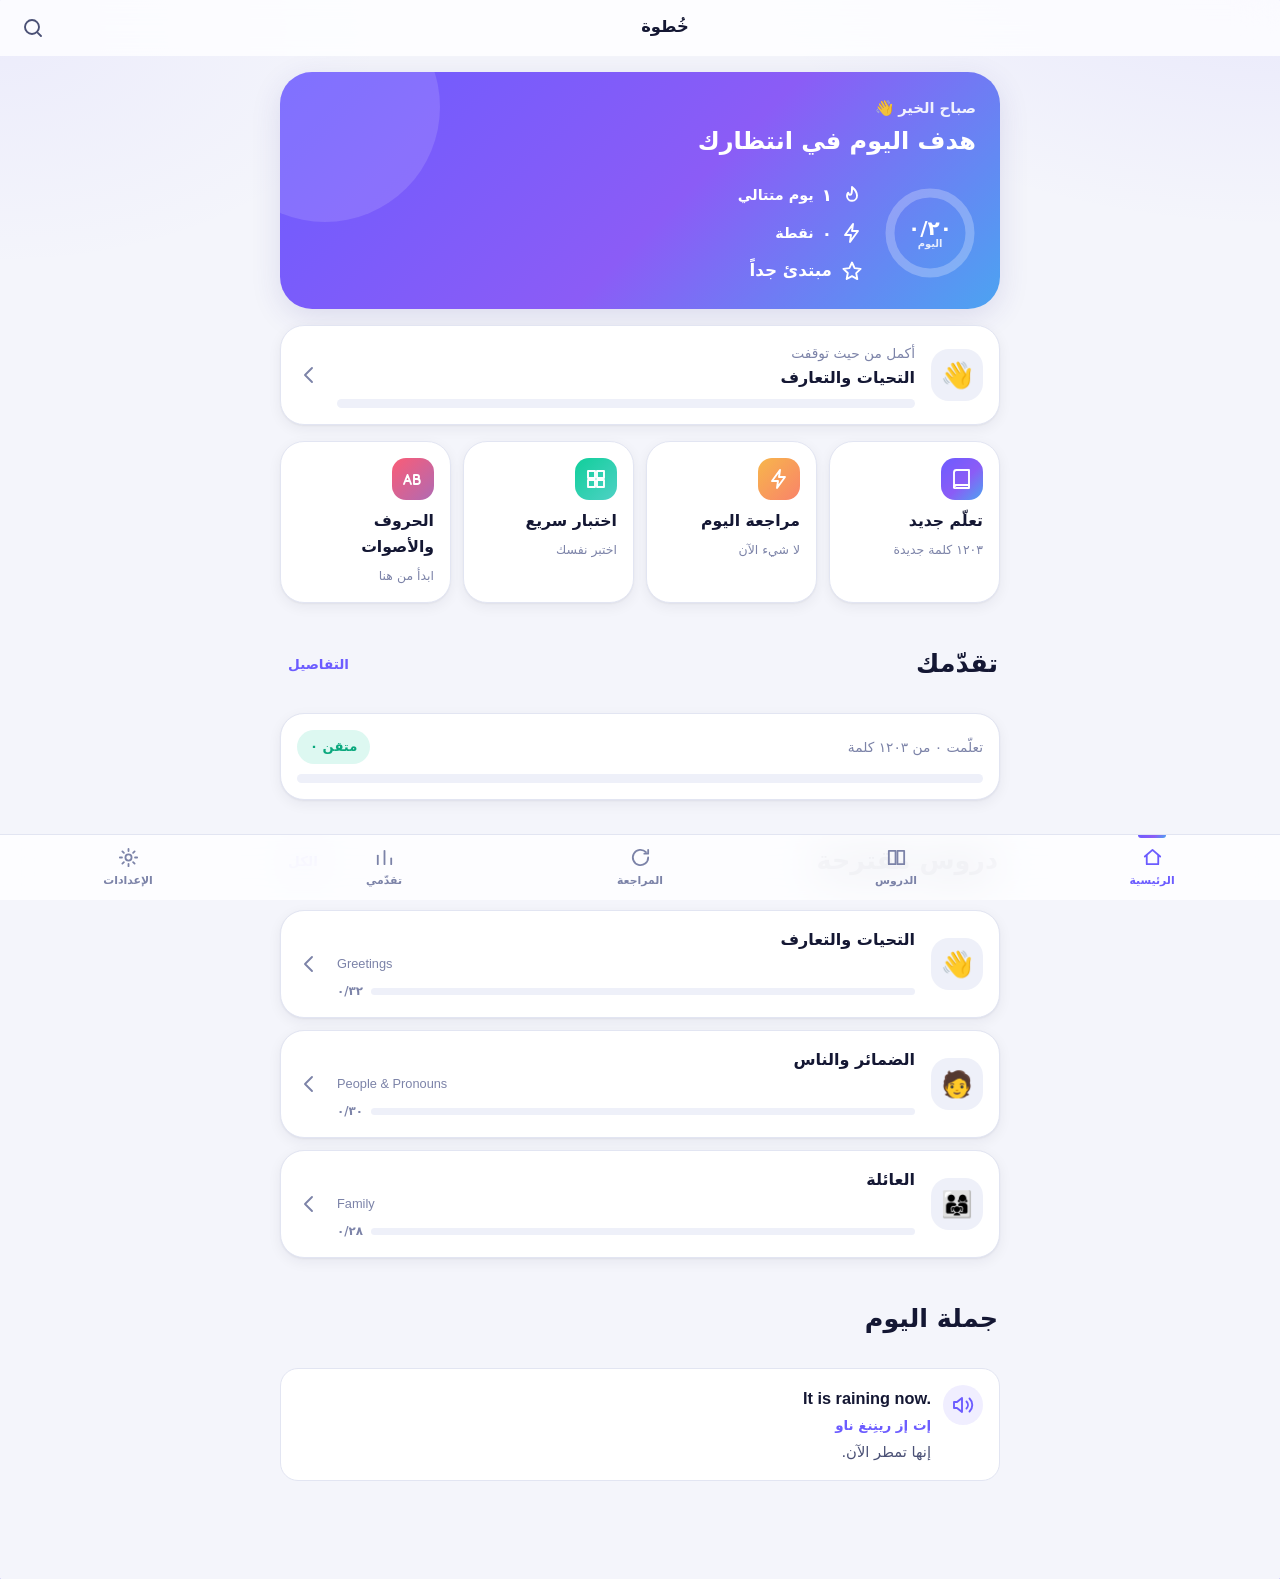
==== commit ae4d6ce7: "Sync in the learner UI, auto-sync while studying, and self-updating shell The sync setup moved out o" ====
--- a/index.html
+++ b/index.html
@@ -31,6 +31,10 @@
     <svg viewBox="0 0 24 24" class="ico"><path d="M15 5l-7 7 7 7"/></svg>
   </button>
   <div class="topbar__title" id="topTitle">خُطوة</div>
+  <button class="topbar__btn" id="btnSync" aria-label="مزامنة التقدّم" hidden>
+    <svg viewBox="0 0 24 24" class="ico"><path d="M20 12a8 8 0 1 1-2.3-5.6"/><path d="M20 4v4h-4"/></svg>
+    <i class="topbar__dot"></i>
+  </button>
   <button class="topbar__btn" id="btnSearch" aria-label="بحث">
     <svg viewBox="0 0 24 24" class="ico"><circle cx="11" cy="11" r="7"/><path d="M20 20l-3.2-3.2"/></svg>
   </button>
--- a/css/theme.css
+++ b/css/theme.css
@@ -91,6 +91,61 @@
   --tint-2: rgba(124, 110, 255, .09);
 }
 
+/* -------- midnight · pure black, built for OLED -------- */
+[data-theme="midnight"] {
+  --brand-1: #7c5cff;
+  --brand-2: #b45cf6;
+  --brand-3: #2ee6ff;
+  --grad-brand: linear-gradient(135deg, #7c5cff 0%, #b45cf6 52%, #2ee6ff 130%);
+  --bg:        #000000;
+  --bg-deep:   #000000;
+  --surface:   #0b0b12;
+  --surface-2: #12121c;
+  --surface-3: #1b1b28;
+  --line:      #1d1d2b;
+  --line-2:    #2c2c40;
+  --ink:       #f6f6ff;
+  --ink-2:     #a9a9c8;
+  --ink-3:     #74748f;
+  --shadow-1: 0 1px 2px rgba(0, 0, 0, .8), 0 6px 20px rgba(0, 0, 0, .6);
+  --shadow-2: 0 12px 38px rgba(124, 92, 255, .28);
+  --shadow-pop: 0 24px 64px rgba(0, 0, 0, .85);
+  --glass: rgba(0, 0, 0, .74);
+  --tint: rgba(124, 92, 255, .18);
+  --tint-2: rgba(46, 230, 255, .07);
+}
+
+/* -------- ember · warm charcoal, easy at night -------- */
+[data-theme="ember"] {
+  --brand-1: #f5a524;
+  --brand-2: #f4763b;
+  --brand-3: #ffcf6b;
+  --grad-brand: linear-gradient(135deg, #f5a524 0%, #f4763b 58%, #e0568a 130%);
+  --grad-mint:  linear-gradient(135deg, #4ec9a0 0%, #86d9b4 100%);
+  /* keep the four accent families telling themselves apart in a warm palette */
+  --grad-amber: linear-gradient(135deg, #ffd166 0%, #f2a03d 100%);
+  --grad-rose:  linear-gradient(135deg, #ff8fab 0%, #c2569b 100%);
+  --mint:  #4ec9a0;
+  --amber: #ffc46b;
+  --rose:  #ff7a8a;
+  --bg:        #15110d;
+  --bg-deep:   #0e0b08;
+  --surface:   #201a14;
+  --surface-2: #28211a;
+  --surface-3: #322920;
+  --line:      #362b21;
+  --line-2:    #483a2c;
+  --ink:       #f9efe3;
+  --ink-2:     #cdb9a3;
+  --ink-3:     #9c8a75;
+  --shadow-1: 0 1px 2px rgba(0, 0, 0, .5), 0 6px 18px rgba(0, 0, 0, .42);
+  --shadow-2: 0 12px 34px rgba(244, 118, 59, .22);
+  --shadow-pop: 0 22px 60px rgba(0, 0, 0, .7);
+  --glass: rgba(21, 17, 13, .78);
+  --tint: rgba(245, 165, 36, .15);
+  --tint-2: rgba(244, 118, 59, .08);
+}
+
 @media (prefers-color-scheme: dark) {
   [data-theme="auto"] {
     --bg:        #080b18;
--- a/css/app.css
+++ b/css/app.css
@@ -46,6 +46,25 @@
   transition: background var(--fast), transform var(--fast);
 }
 .topbar__btn:active { background: var(--surface-3); transform: scale(.92); }
+.topbar__btn[disabled] { opacity: .5; }
+
+/* sync button state */
+/* the dot only appears when it has something to report */
+.topbar__dot {
+  position: absolute; top: 7px; inset-inline-end: 7px;
+  width: 8px; height: 8px; border-radius: 50%;
+  background: transparent; opacity: 0;
+  transition: opacity var(--fast), background var(--fast);
+}
+#btnSync[data-state="ok"] .topbar__dot,
+#btnSync[data-state="busy"] .topbar__dot,
+#btnSync[data-state="error"] .topbar__dot { opacity: 1; }
+#btnSync { position: relative; }
+#btnSync[data-state="ok"]    .topbar__dot { background: var(--mint); }
+#btnSync[data-state="error"] .topbar__dot { background: var(--rose); }
+#btnSync[data-state="busy"]  .topbar__dot { background: var(--amber); }
+#btnSync[data-state="busy"]  .ico { animation: spin 1.1s linear infinite; }
+@keyframes spin { to { transform: rotate(-360deg); } }
 [dir="rtl"] #btnBack .ico { transform: scaleX(-1); }
 
 /* ---------------- view / layout ---------------- */
@@ -410,6 +429,40 @@
 .seg button { padding: 7px 14px; border-radius: var(--r-pill); font-size: .84rem; font-weight: 700; color: var(--ink-3); transition: all var(--fast); }
 .seg button.is-on { background: var(--surface); color: var(--ink); box-shadow: var(--shadow-1); }
 
+/* ---------------- theme picker ---------------- */
+.themes {
+  display: grid; grid-template-columns: repeat(auto-fit, minmax(96px, 1fr));
+  gap: var(--sp-3);
+}
+.theme-card {
+  position: relative; padding: 8px 8px 10px; border-radius: var(--r-md);
+  border: 2px solid var(--line); background: var(--surface);
+  display: grid; gap: 8px; justify-items: center;
+  transition: transform var(--fast), border-color var(--fast);
+}
+.theme-card:active { transform: scale(.95); }
+.theme-card.is-on { border-color: var(--brand-1); }
+.theme-card.is-on::after {
+  content: "✓"; position: absolute; top: 6px; inset-inline-end: 8px;
+  width: 18px; height: 18px; border-radius: 50%;
+  background: var(--grad-brand); color: #fff;
+  font-size: .68rem; font-weight: 800; display: grid; place-items: center;
+}
+.theme-swatch {
+  width: 100%; aspect-ratio: 1 / .82; border-radius: 12px;
+  border: 1px solid rgba(128, 128, 128, .25);
+  padding: 7px; display: grid; align-content: space-between; gap: 5px; overflow: hidden;
+}
+.theme-swatch i { display: block; height: 5px; border-radius: 99px; }
+.theme-swatch .sw-accent { height: 15px; width: 60%; border-radius: 8px; }
+.theme-card span { font-size: .74rem; font-weight: 700; color: var(--ink-2); }
+
+/* ---------------- sync ---------------- */
+.sync-dot { width: 9px; height: 9px; border-radius: 50%; background: var(--ink-3); flex: none; }
+.sync-dot.is-ok   { background: var(--mint); }
+.sync-dot.is-busy { background: var(--amber); animation: pulse 900ms infinite; }
+.sync-dot.is-err  { background: var(--rose); }
+
 /* ---------------- search ---------------- */
 .searchbar { display: flex; align-items: center; gap: var(--sp-2); padding: 0 var(--sp-4); background: var(--surface); border: 1.5px solid var(--line); border-radius: var(--r-pill); }
 .searchbar input { flex: 1; border: 0; background: none; min-height: var(--tap); }
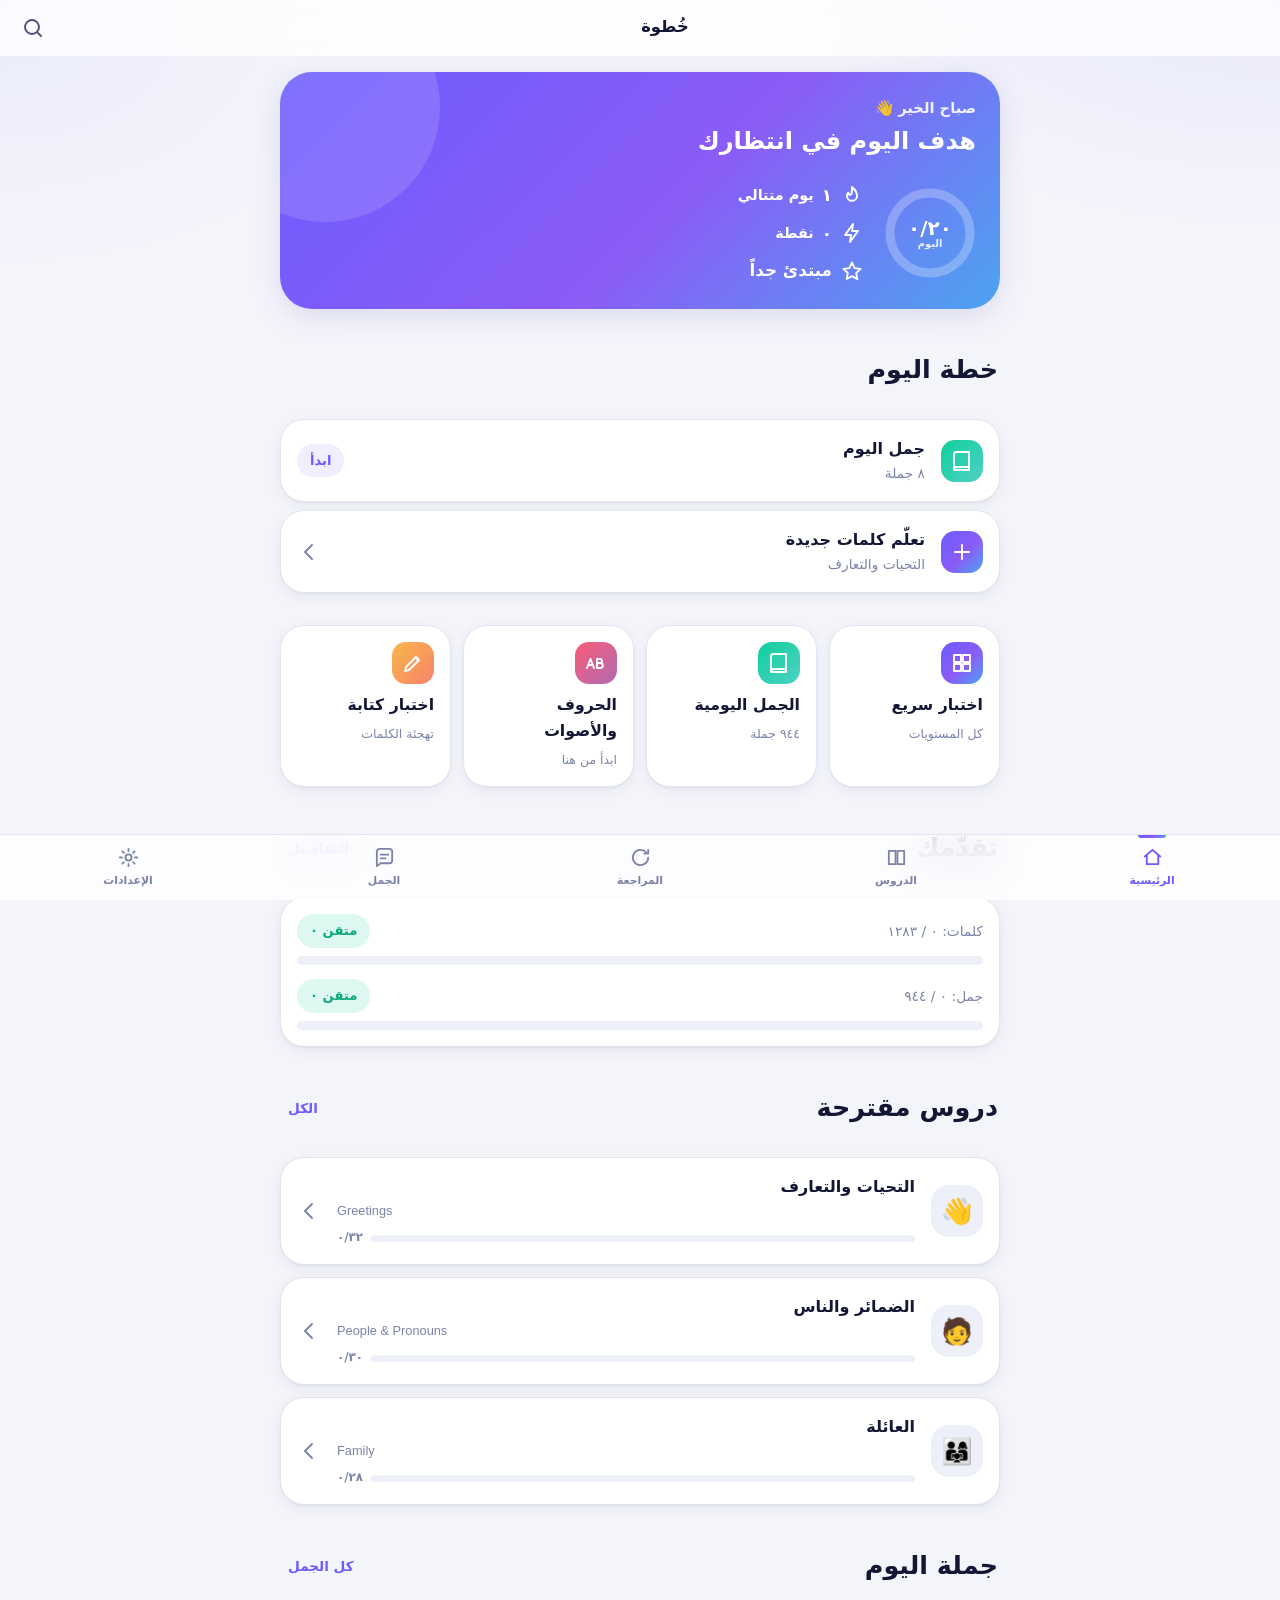
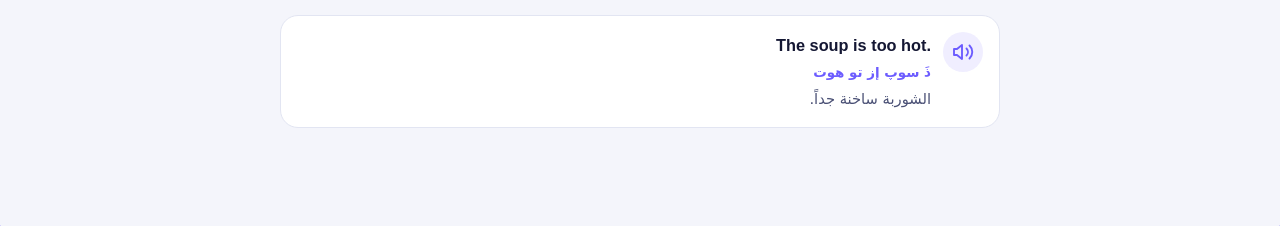
==== commit 336abea1: "Sentences as a first-class skill, adaptive drilling, and 2.3x content Content: 38 → 46 lessons, 1203" ====
--- a/index.html
+++ b/index.html
@@ -56,9 +56,9 @@
     <span>المراجعة</span>
     <b class="tab__badge" id="dueBadge" hidden>0</b>
   </a>
-  <a class="tab" href="#/stats" data-tab="/stats">
-    <svg viewBox="0 0 24 24" class="ico"><path d="M5 19V10"/><path d="M12 19V5"/><path d="M19 19v-6"/></svg>
-    <span>تقدّمي</span>
+  <a class="tab" href="#/sentences" data-tab="/sentences">
+    <svg viewBox="0 0 24 24" class="ico"><path d="M20 15a3 3 0 0 1-3 3H8l-4 3V6a3 3 0 0 1 3-3h10a3 3 0 0 1 3 3z"/><path d="M8 9h8M8 13h5"/></svg>
+    <span>الجمل</span>
   </a>
   <a class="tab" href="#/settings" data-tab="/settings">
     <svg viewBox="0 0 24 24" class="ico"><circle cx="12" cy="12" r="3.2"/><path d="M12 3v2.2M12 18.8V21M3 12h2.2M18.8 12H21M5.6 5.6l1.6 1.6M16.8 16.8l1.6 1.6M18.4 5.6l-1.6 1.6M7.2 16.8l-1.6 1.6"/></svg>
